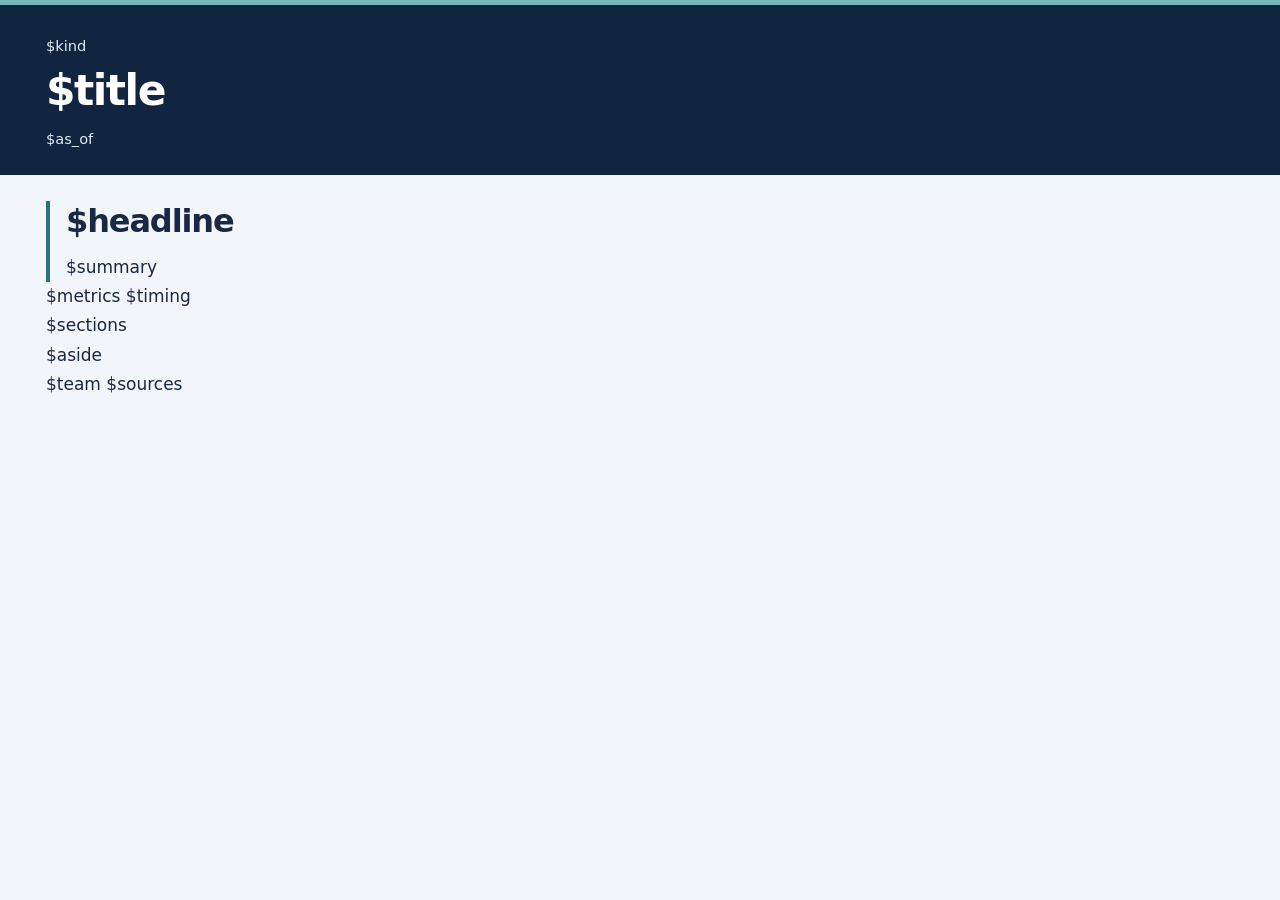
==== claude/us-stock-team/skills/us-stock-research/assets/report.html @ a82ef30c "주식 리서치 하네스 1.6.0 공개 Co-Authored-By: Claude Fable 5.2 <noreply@anthropic.com>" ====
<!doctype html>
<html lang="ko">
<head>
  <meta charset="utf-8">
  <meta name="viewport" content="width=device-width, initial-scale=1">
  <title>$title · 미국주식 리서치</title>
  <style>
    :root {
      color-scheme: light;
      --ink: #182943;
      --muted: #50617a;
      --navy: #112541;
      --blue: #1a547b;
      --line: #d8e1ea;
      --paper: #fff;
      --surface: #f2f5f9;
      --font: Inter, "Pretendard", "Noto Sans KR", "Apple SD Gothic Neo", "Malgun Gothic", system-ui, sans-serif;
    }

    *, *::before, *::after { box-sizing: border-box; }
    body { margin: 0; color: var(--ink); background: var(--surface); font: 17px/1.72 var(--font); }
    a { color: var(--blue); text-underline-offset: .18em; }
    a:focus-visible, .table-wrap:focus-visible { outline: 2px solid var(--blue); outline-offset: 3px; }
    h1, h2, h3, p, dl, dd { margin: 0; }
    h1, h2, h3 { line-height: 1.3; text-wrap: balance; }
    h1, h2, h3, p, dt, dd, th, td { word-break: keep-all; overflow-wrap: break-word; line-break: strict; }
    p { text-wrap: pretty; }
    p + p { margin-top: .7em; }
    .measure { font-variant-numeric: tabular-nums; white-space: nowrap; }

    .report { max-width: 850px; margin: 32px auto; background: var(--paper); }
    .masthead, .report-body { padding-inline: clamp(18px, 5.5vw, 46px); }
    .masthead { padding-block: 28px 24px; color: #fff; background: var(--navy); border-top: 5px solid #79b8ba; }
    .report-type, .as-of { color: #e0eaf4; font-size: .86em; }
    .masthead h1 { margin: 5px 0 8px; font-size: clamp(1.9rem, 5vw, 2.65rem); letter-spacing: -.035em; }
    .as-of { margin: 0; }
    .report-body { padding-block: 26px 38px; }

    .thesis { padding-inline-start: 16px; border-inline-start: 4px solid #2c7376; }
    .thesis h2 { margin-bottom: 10px; font-size: clamp(1.48rem, 4.2vw, 2rem); letter-spacing: -.035em; }
    .thesis p, .section p, .timing-note p { max-width: 40rem; }

    .metrics { display: grid; grid-template-columns: repeat(3, minmax(0, 1fr)); gap: 1px; margin: 26px 0 30px; border: 1px solid var(--line); background: var(--line); }
    .metric { min-width: 0; padding: 12px 13px; background: #f5f8fa; }
    .metric dt, .metric-note { color: var(--muted); font-size: .88em; line-height: 1.5; }
    .metric dt { font-weight: 650; }
    .metric-value { margin: 3px 0 5px; font-size: clamp(1.25rem, 3.2vw, 1.67rem); font-weight: 750; line-height: 1.25; letter-spacing: -.03em; }

    .timing { margin-block: 26px 31px; }
    .timing h2, .section h2, .panel h2, .team h2, .sources h2 { margin-bottom: 12px; font-size: 1.24em; letter-spacing: -.025em; }
    .timing ul { padding: 0; margin: 0; list-style: none; border-top: 1px solid var(--line); }
    .timing li { display: grid; grid-template-columns: minmax(0, 11rem) minmax(0, 1fr); gap: 12px; padding: 13px 14px; border-bottom: 1px solid var(--line); }
    .timing li:first-child { background: #eef6f5; }
    .timing h3, .timing-trigger { font-size: 1em; line-height: 1.47; font-weight: 730; }
    .timing h3 { color: #194d50; }
    .timing li p + p { margin-top: 5px; }
    .timing-note { margin-top: 11px; font-size: .9em; color: var(--muted); }
    .timing-note p + p { margin-top: .3em; }

    .columns { display: grid; grid-template-columns: minmax(0, 2fr) minmax(0, 1fr); gap: 22px; margin-top: 27px; align-items: start; }
    .columns.single { grid-template-columns: minmax(0, 1fr); }
    .analysis { min-width: 0; }
    .section, .team, .sources { border-top: 1px solid var(--line); }
    .section { padding: 21px 0; }
    .section:last-child { padding-bottom: 0; }
    .panel { padding: 14px; background: #f5f8fa; border-top: 2px solid #2c7376; }
    .panel + .panel { margin-top: 16px; }
    .panel ul { margin: 0; padding: 0; list-style: none; }
    .panel li + li, .panel dl > div + div { margin-top: 10px; padding-top: 10px; border-top: 1px solid var(--line); }
    .panel h3, .panel dt { font-weight: 700; }
    .panel p, .panel dd { margin-top: 3px; font-size: .91em; }

    .table-wrap { max-width: 100%; overflow-x: auto; margin-top: 14px; }
    table { width: 100%; border-collapse: collapse; font-size: .93em; }
    caption { padding: 0 0 7px; text-align: left; font-weight: 650; }
    th, td { padding: 9px 10px; text-align: left; vertical-align: top; border-bottom: 1px solid var(--line); }
    thead th { background: #edf3f7; }
    tbody th { font-weight: 650; }

    .refs { display: inline; margin-inline-start: .3em; font-size: .74em; white-space: nowrap; vertical-align: super; line-height: 0; }
    .refs a + a { margin-inline-start: .25em; }
    .refs a { font-weight: 650; text-decoration: none; }
    .refs a:hover { text-decoration: underline; }
    .evidence { margin-top: 6px; font-size: .84em; color: var(--muted); }
    .team, .sources { margin-top: 24px; padding-top: 15px; }
    .sources ol { margin: 0; padding-inline-start: 1.5em; font-size: .88em; }
    .sources li { padding-inline-start: .1em; overflow-wrap: anywhere; }
    .sources li + li { margin-top: .2em; }
    .sources li:target { background: #eef3f8; }
    .team dl { display: grid; grid-template-columns: repeat(2, minmax(0, 1fr)); gap: 9px 16px; }
    .team dl > div { font-size: .91em; }
    .team dt { font-weight: 700; }
    .team dd { color: var(--muted); }

    @media screen and (max-width: 850px) {
      .report { margin: 0; }
    }

    @media screen and (max-width: 680px) {
      .columns, .team dl { grid-template-columns: minmax(0, 1fr); }
      .timing li { grid-template-columns: minmax(0, 1fr); gap: 4px; padding: 13px 12px; }
    }

    @media screen and (max-width: 530px) {
      .metrics { grid-template-columns: minmax(0, 1fr); }
      .metric { display: grid; grid-template-columns: minmax(0, 1fr) auto; align-items: baseline; column-gap: 10px; }
      .metric-value { margin: 0; }
      .metric-note { grid-column: 1 / -1; margin-top: 4px; }
      th, td { padding-inline: 7px; }
      .table-wrap { font-size: .94em; }
      td .measure { white-space: normal; }
    }

    @media print {
      @page {
        size: A4;
        margin: 15mm 17mm 17mm;
        @bottom-right { content: counter(page) " / " counter(pages); color: #50617a; font: 9pt system-ui; }
      }
      body { font-size: 11.75pt; line-height: 1.53; background: #fff; print-color-adjust: exact; }
      .report { max-width: none; margin: 0; }
      .masthead, .report-body { padding-inline: 0; }
      .masthead { padding-block: 0 9pt; color: var(--navy); background: #fff; border-top: 0; border-bottom: 2pt solid var(--navy); }
      .report-type, .as-of { color: var(--muted); }
      .masthead h1 { font-size: 22pt; margin: 3pt 0; }
      .report-body { padding-block: 13pt 0; }
      .thesis { padding-inline-start: 9pt; border-inline-start-width: 2pt; }
      .thesis h2 { font-size: 17pt; margin-bottom: 5pt; }
      .metrics { margin: 11pt 0 13pt; break-inside: avoid; }
      .metric { padding: 6pt 8pt; }
      .metric-value { font-size: 14pt; }
      .timing { margin-block: 11pt 0; }
      .timing h2, .section h2, .panel h2, .team h2, .sources h2 { margin-bottom: 5pt; }
      .timing li { grid-template-columns: minmax(0, 8.3rem) minmax(0, 1fr); padding: 7pt 7pt; gap: 7pt; }
      .timing-note { margin-top: 7pt; }
      .columns { display: block; margin-top: 12pt; }
      .has-timing .columns { break-before: page; margin-top: 0; }
      aside { margin-top: 10pt; }
      .section { padding: 7pt 0 8pt; }
      .section p + p { margin-top: .48em; }
      .table-wrap { overflow: visible; margin-top: 7pt; }
      th, td { padding: 4pt 6pt; }
      h2, h3, caption { break-after: avoid; }
      p { orphans: 2; widows: 2; }
      .timing li, .panel, tr, .team dl > div, .sources li { break-inside: avoid; }
      .team, .sources { margin-top: 9pt; padding-top: 6pt; }
      .team dl { gap: 3pt 11pt; }
      .team dl > div { display: flex; flex-wrap: wrap; column-gap: 5pt; }
      .sources ol { display: grid; grid-template-columns: repeat(2, minmax(0, 1fr)); gap: 2pt 16pt; }
      .sources li + li { margin-top: 0; }
    }
  </style>
</head>
<body>
  <main class="report$report_class" aria-labelledby="report-title">
    <header class="masthead">
      <p class="report-type">$kind</p>
      <h1 id="report-title">$title</h1>
      <p class="as-of">$as_of</p>
    </header>
    <div class="report-body">
      <section class="thesis" aria-labelledby="thesis-title">
        <h2 id="thesis-title">$headline</h2>
        $summary
      </section>
      $metrics
      $timing
      <div class="columns$column_class">
        <div class="analysis">
          $sections
        </div>
        $aside
      </div>
      $team
      $sources
    </div>
  </main>
</body>
</html>
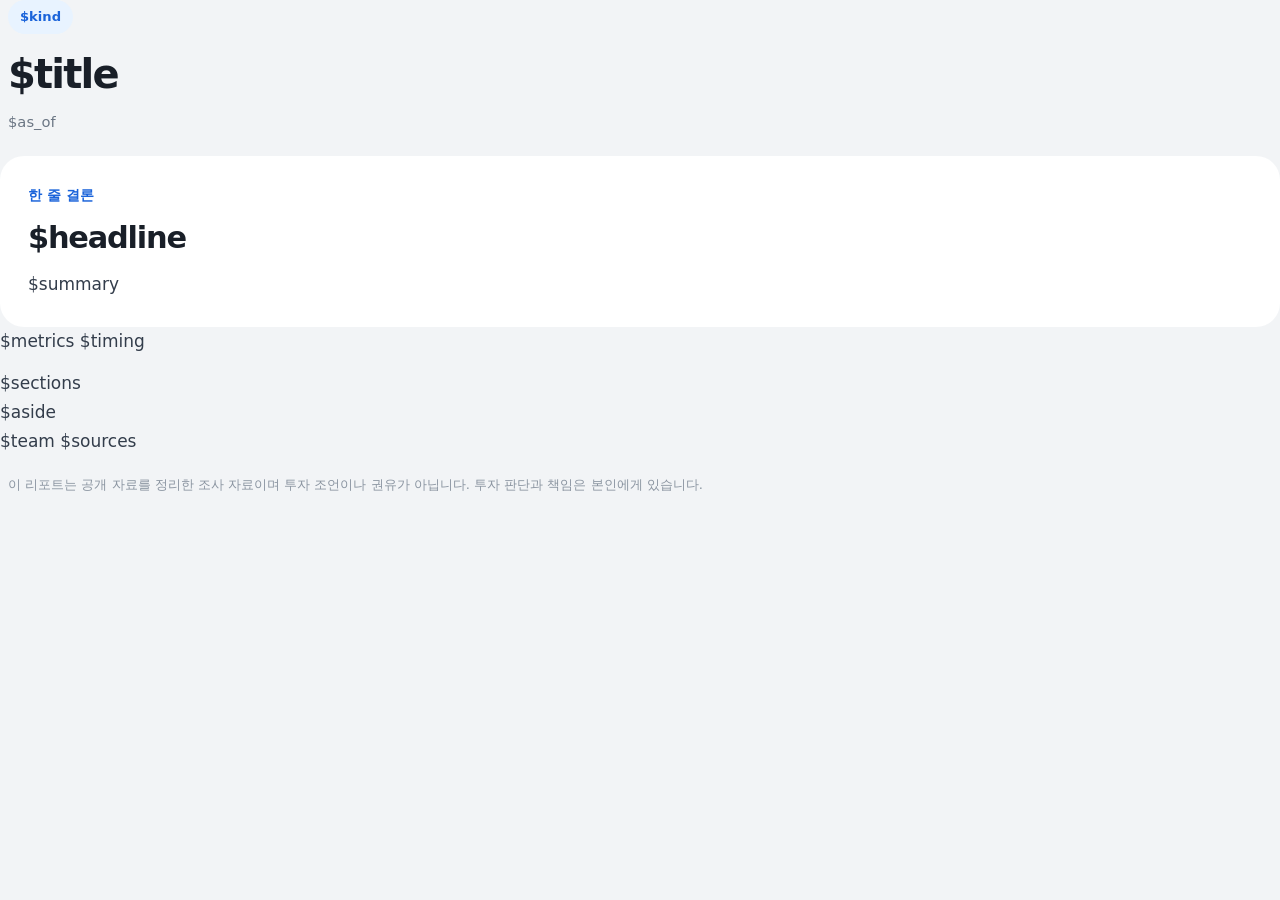
==== commit d3b716d1: "2.4.0: 세무 팀, 오픈소스 28개 평가, 토스 스타일 리포트, 일봉 연결 - 세무 팀: 역할 4명과 스킬 4개, harness/tax.py (해외주식 양도세, 증여세, 증권거" ====
--- a/claude/us-stock-team/skills/us-stock-research/assets/report.html
+++ b/claude/us-stock-team/skills/us-stock-research/assets/report.html
@@ -3,151 +3,151 @@
 <head>
   <meta charset="utf-8">
   <meta name="viewport" content="width=device-width, initial-scale=1">
-  <title>$title · 미국주식 리서치</title>
+  <title>$title · 리서치 리포트</title>
   <style>
     :root {
       color-scheme: light;
-      --ink: #182943;
-      --muted: #50617a;
-      --navy: #112541;
-      --blue: #1a547b;
-      --line: #d8e1ea;
+      --ink: #191f28;
+      --body: #333d4b;
+      --muted: #6b7684;
+      --faint: #8b95a1;
+      --blue: #3182f6;
+      --blue-ink: #1b64da;
+      --tint: #e8f3ff;
+      --line: #e5e8eb;
+      --fill: #f2f4f6;
       --paper: #fff;
-      --surface: #f2f5f9;
-      --font: Inter, "Pretendard", "Noto Sans KR", "Apple SD Gothic Neo", "Malgun Gothic", system-ui, sans-serif;
+      --up: #f04452;
+      --radius: 24px;
+      --font: "Pretendard Variable", Pretendard, -apple-system, BlinkMacSystemFont, "Apple SD Gothic Neo", "Noto Sans KR", "Malgun Gothic", system-ui, sans-serif;
     }
 
     *, *::before, *::after { box-sizing: border-box; }
-    body { margin: 0; color: var(--ink); background: var(--surface); font: 17px/1.72 var(--font); }
-    a { color: var(--blue); text-underline-offset: .18em; }
-    a:focus-visible, .table-wrap:focus-visible { outline: 2px solid var(--blue); outline-offset: 3px; }
+    body { margin: 0; color: var(--body); background: var(--fill); font: 17px/1.7 var(--font); -webkit-font-smoothing: antialiased; }
+    a { color: var(--blue-ink); text-decoration: none; }
+    a:hover { text-decoration: underline; text-underline-offset: .18em; }
+    a:focus-visible, .table-wrap:focus-visible { outline: 2px solid var(--blue); outline-offset: 3px; border-radius: 6px; }
     h1, h2, h3, p, dl, dd { margin: 0; }
-    h1, h2, h3 { line-height: 1.3; text-wrap: balance; }
+    h1, h2, h3 { color: var(--ink); line-height: 1.32; letter-spacing: -.03em; text-wrap: balance; }
     h1, h2, h3, p, dt, dd, th, td { word-break: keep-all; overflow-wrap: break-word; line-break: strict; }
     p { text-wrap: pretty; }
-    p + p { margin-top: .7em; }
+    p + p { margin-top: .75em; }
     .measure { font-variant-numeric: tabular-nums; white-space: nowrap; }
 
-    .report { max-width: 850px; margin: 32px auto; background: var(--paper); }
-    .masthead, .report-body { padding-inline: clamp(18px, 5.5vw, 46px); }
-    .masthead { padding-block: 28px 24px; color: #fff; background: var(--navy); border-top: 5px solid #79b8ba; }
-    .report-type, .as-of { color: #e0eaf4; font-size: .86em; }
-    .masthead h1 { margin: 5px 0 8px; font-size: clamp(1.9rem, 5vw, 2.65rem); letter-spacing: -.035em; }
-    .as-of { margin: 0; }
-    .report-body { padding-block: 26px 38px; }
+    .report { max-width: 760px; margin: 0 auto; padding: 44px 20px 56px; }
+    .masthead { padding: 0 8px 22px; }
+    .report-type { display: inline-block; padding: 6px 12px; border-radius: 999px; background: var(--tint); color: var(--blue-ink); font-size: .82rem; font-weight: 700; }
+    .masthead h1 { margin: 14px 0 8px; font-size: clamp(1.9rem, 6vw, 2.5rem); font-weight: 800; letter-spacing: -.045em; }
+    .as-of { color: var(--muted); font-size: .92rem; }
+    .report-body > * + *, .analysis > * + *, aside > * + * { margin-top: 14px; }
 
-    .thesis { padding-inline-start: 16px; border-inline-start: 4px solid #2c7376; }
-    .thesis h2 { margin-bottom: 10px; font-size: clamp(1.48rem, 4.2vw, 2rem); letter-spacing: -.035em; }
-    .thesis p, .section p, .timing-note p { max-width: 40rem; }
+    .thesis, .timing, .section, .panel, .team, .sources, .market-context { padding: 28px; border-radius: var(--radius); background: var(--paper); }
+    .thesis::before { content: "한 줄 결론"; display: block; margin-bottom: 10px; color: var(--blue-ink); font-size: .86rem; font-weight: 700; }
+    .thesis h2 { margin-bottom: 12px; font-size: clamp(1.45rem, 4.6vw, 1.9rem); font-weight: 800; letter-spacing: -.04em; }
+    .thesis p { color: var(--body); }
 
-    .metrics { display: grid; grid-template-columns: repeat(3, minmax(0, 1fr)); gap: 1px; margin: 26px 0 30px; border: 1px solid var(--line); background: var(--line); }
-    .metric { min-width: 0; padding: 12px 13px; background: #f5f8fa; }
-    .metric dt, .metric-note { color: var(--muted); font-size: .88em; line-height: 1.5; }
-    .metric dt { font-weight: 650; }
-    .metric-value { margin: 3px 0 5px; font-size: clamp(1.25rem, 3.2vw, 1.67rem); font-weight: 750; line-height: 1.25; letter-spacing: -.03em; }
+    .metrics { display: grid; grid-template-columns: repeat(3, minmax(0, 1fr)); gap: 10px; }
+    .metric { min-width: 0; padding: 20px; border-radius: 20px; background: var(--paper); }
+    .metric dt { color: var(--muted); font-size: .88rem; font-weight: 600; }
+    .metric-value { margin: 6px 0 6px; color: var(--ink); font-size: clamp(1.4rem, 4vw, 1.8rem); font-weight: 800; line-height: 1.2; letter-spacing: -.04em; }
+    .metric-note { color: var(--faint); font-size: .82rem; line-height: 1.5; }
 
-    .timing { margin-block: 26px 31px; }
-    .timing h2, .section h2, .panel h2, .team h2, .sources h2 { margin-bottom: 12px; font-size: 1.24em; letter-spacing: -.025em; }
-    .timing ul { padding: 0; margin: 0; list-style: none; border-top: 1px solid var(--line); }
-    .timing li { display: grid; grid-template-columns: minmax(0, 11rem) minmax(0, 1fr); gap: 12px; padding: 13px 14px; border-bottom: 1px solid var(--line); }
-    .timing li:first-child { background: #eef6f5; }
-    .timing h3, .timing-trigger { font-size: 1em; line-height: 1.47; font-weight: 730; }
-    .timing h3 { color: #194d50; }
-    .timing li p + p { margin-top: 5px; }
-    .timing-note { margin-top: 11px; font-size: .9em; color: var(--muted); }
+    .timing h2, .section h2, .panel h2, .team h2, .sources h2, .market-context h2 { margin-bottom: 14px; font-size: 1.22rem; font-weight: 750; }
+    .timing ul { display: grid; gap: 8px; padding: 0; margin: 0; list-style: none; }
+    .timing li { display: grid; gap: 8px; padding: 18px 20px; border-radius: 18px; background: var(--fill); }
+    .timing li:first-child { background: var(--tint); }
+    .timing h3 { justify-self: start; padding: 4px 11px; border-radius: 999px; background: var(--paper); color: var(--muted); font-size: .82rem; font-weight: 700; letter-spacing: 0; }
+    .timing li:first-child h3 { background: var(--blue); color: #fff; }
+    .timing-trigger { color: var(--ink); font-size: 1.06rem; font-weight: 750; line-height: 1.45; letter-spacing: -.02em; }
+    .timing li p + p { margin-top: 4px; }
+    .timing li div > p:not(.timing-trigger) { color: var(--body); font-size: .95rem; }
+    .timing-note { margin-top: 14px; color: var(--faint); font-size: .86rem; }
     .timing-note p + p { margin-top: .3em; }
 
-    .columns { display: grid; grid-template-columns: minmax(0, 2fr) minmax(0, 1fr); gap: 22px; margin-top: 27px; align-items: start; }
-    .columns.single { grid-template-columns: minmax(0, 1fr); }
-    .analysis { min-width: 0; }
-    .section, .team, .sources { border-top: 1px solid var(--line); }
-    .section { padding: 21px 0; }
-    .section:last-child { padding-bottom: 0; }
-    .panel { padding: 14px; background: #f5f8fa; border-top: 2px solid #2c7376; }
-    .panel + .panel { margin-top: 16px; }
+    .columns { display: block; }
+    .section p { color: var(--body); }
+    aside { display: grid; gap: 14px; margin-top: 14px; }
+    .panel { background: var(--paper); }
     .panel ul { margin: 0; padding: 0; list-style: none; }
-    .panel li + li, .panel dl > div + div { margin-top: 10px; padding-top: 10px; border-top: 1px solid var(--line); }
-    .panel h3, .panel dt { font-weight: 700; }
-    .panel p, .panel dd { margin-top: 3px; font-size: .91em; }
+    .panel li + li, .panel dl > div + div { margin-top: 14px; padding-top: 14px; border-top: 1px solid var(--line); }
+    .panel h3, .panel dt { color: var(--ink); font-size: 1rem; font-weight: 700; letter-spacing: -.02em; }
+    .panel p, .panel dd { margin-top: 3px; color: var(--muted); font-size: .93rem; }
 
-    .table-wrap { max-width: 100%; overflow-x: auto; margin-top: 14px; }
-    table { width: 100%; border-collapse: collapse; font-size: .93em; }
-    caption { padding: 0 0 7px; text-align: left; font-weight: 650; }
-    th, td { padding: 9px 10px; text-align: left; vertical-align: top; border-bottom: 1px solid var(--line); }
-    thead th { background: #edf3f7; }
-    tbody th { font-weight: 650; }
+    .table-wrap { max-width: 100%; overflow-x: auto; margin-top: 16px; border-radius: 16px; border: 1px solid var(--line); }
+    table { width: 100%; border-collapse: collapse; font-size: .92rem; }
+    caption { padding: 14px 16px 10px; text-align: left; color: var(--ink); font-weight: 700; }
+    th, td { padding: 11px 16px; text-align: left; vertical-align: top; border-top: 1px solid var(--line); }
+    thead th { background: var(--fill); color: var(--muted); font-size: .84rem; font-weight: 600; white-space: nowrap; }
+    tbody th { color: var(--ink); font-weight: 650; }
+    td { font-variant-numeric: tabular-nums; }
 
-    .refs { display: inline; margin-inline-start: .3em; font-size: .74em; white-space: nowrap; vertical-align: super; line-height: 0; }
-    .refs a + a { margin-inline-start: .25em; }
-    .refs a { font-weight: 650; text-decoration: none; }
-    .refs a:hover { text-decoration: underline; }
-    .evidence { margin-top: 6px; font-size: .84em; color: var(--muted); }
-    .team, .sources { margin-top: 24px; padding-top: 15px; }
-    .sources ol { margin: 0; padding-inline-start: 1.5em; font-size: .88em; }
-    .sources li { padding-inline-start: .1em; overflow-wrap: anywhere; }
-    .sources li + li { margin-top: .2em; }
-    .sources li:target { background: #eef3f8; }
-    .team dl { display: grid; grid-template-columns: repeat(2, minmax(0, 1fr)); gap: 9px 16px; }
-    .team dl > div { font-size: .91em; }
-    .team dt { font-weight: 700; }
-    .team dd { color: var(--muted); }
-
-    @media screen and (max-width: 850px) {
-      .report { margin: 0; }
-    }
+    .refs { display: inline; margin-inline-start: .3em; font-size: .7em; white-space: nowrap; vertical-align: super; line-height: 0; }
+    .refs a { color: var(--blue-ink); font-weight: 700; }
+    .refs a + a { margin-inline-start: .2em; }
+    .evidence { margin-top: 12px; color: var(--faint); font-size: .84rem; }
+    .team dl { display: grid; grid-template-columns: repeat(2, minmax(0, 1fr)); gap: 8px; }
+    .team dl > div { padding: 14px 16px; border-radius: 14px; background: var(--fill); font-size: .92rem; }
+    .team dt { color: var(--ink); font-weight: 700; }
+    .team dd { margin-top: 2px; color: var(--muted); }
+    .sources { background: transparent; padding: 20px 8px 0; }
+    .sources h2 { font-size: 1rem; color: var(--muted); }
+    .sources ol { margin: 0; padding-inline-start: 1.4em; color: var(--faint); font-size: .84rem; }
+    .sources li { overflow-wrap: anywhere; }
+    .sources li + li { margin-top: .25em; }
+    .sources li:target { background: var(--tint); border-radius: 6px; }
+    .sources a { color: var(--muted); }
+    .disclaimer { margin: 18px 8px 0; color: var(--faint); font-size: .82rem; line-height: 1.6; }
 
     @media screen and (max-width: 680px) {
-      .columns, .team dl { grid-template-columns: minmax(0, 1fr); }
-      .timing li { grid-template-columns: minmax(0, 1fr); gap: 4px; padding: 13px 12px; }
+      body { font-size: 16px; }
+      .report { padding: 28px 12px 40px; }
+      .thesis, .timing, .section, .panel, .team, .sources, .market-context { padding: 22px 20px; border-radius: 20px; }
+      .sources { padding: 16px 8px 0; }
+      .team dl { grid-template-columns: minmax(0, 1fr); }
+      .timing li { padding: 16px; }
     }
 
     @media screen and (max-width: 530px) {
-      .metrics { grid-template-columns: minmax(0, 1fr); }
-      .metric { display: grid; grid-template-columns: minmax(0, 1fr) auto; align-items: baseline; column-gap: 10px; }
-      .metric-value { margin: 0; }
+      .metrics { grid-template-columns: minmax(0, 1fr); gap: 8px; }
+      .metric { display: grid; grid-template-columns: minmax(0, 1fr) auto; align-items: baseline; column-gap: 10px; padding: 16px 18px; border-radius: 16px; }
+      .metric-value { margin: 0; font-size: 1.35rem; }
       .metric-note { grid-column: 1 / -1; margin-top: 4px; }
-      th, td { padding-inline: 7px; }
-      .table-wrap { font-size: .94em; }
+      th, td { padding: 10px 12px; }
       td .measure { white-space: normal; }
     }
 
     @media print {
       @page {
         size: A4;
-        margin: 15mm 17mm 17mm;
-        @bottom-right { content: counter(page) " / " counter(pages); color: #50617a; font: 9pt system-ui; }
+        margin: 14mm 15mm 16mm;
+        @bottom-right { content: counter(page) " / " counter(pages); color: #8b95a1; font: 9pt system-ui; }
       }
-      body { font-size: 11.75pt; line-height: 1.53; background: #fff; print-color-adjust: exact; }
-      .report { max-width: none; margin: 0; }
-      .masthead, .report-body { padding-inline: 0; }
-      .masthead { padding-block: 0 9pt; color: var(--navy); background: #fff; border-top: 0; border-bottom: 2pt solid var(--navy); }
-      .report-type, .as-of { color: var(--muted); }
-      .masthead h1 { font-size: 22pt; margin: 3pt 0; }
-      .report-body { padding-block: 13pt 0; }
-      .thesis { padding-inline-start: 9pt; border-inline-start-width: 2pt; }
-      .thesis h2 { font-size: 17pt; margin-bottom: 5pt; }
-      .metrics { margin: 11pt 0 13pt; break-inside: avoid; }
-      .metric { padding: 6pt 8pt; }
-      .metric-value { font-size: 14pt; }
-      .timing { margin-block: 11pt 0; }
-      .timing h2, .section h2, .panel h2, .team h2, .sources h2 { margin-bottom: 5pt; }
-      .timing li { grid-template-columns: minmax(0, 8.3rem) minmax(0, 1fr); padding: 7pt 7pt; gap: 7pt; }
-      .timing-note { margin-top: 7pt; }
-      .columns { display: block; margin-top: 12pt; }
-      .has-timing .columns { break-before: page; margin-top: 0; }
-      aside { margin-top: 10pt; }
-      .section { padding: 7pt 0 8pt; }
-      .section p + p { margin-top: .48em; }
-      .table-wrap { overflow: visible; margin-top: 7pt; }
-      th, td { padding: 4pt 6pt; }
+      body { font-size: 10.5pt; line-height: 1.55; background: #fff; print-color-adjust: exact; -webkit-print-color-adjust: exact; }
+      .report { max-width: none; margin: 0; padding: 0; }
+      .masthead { padding: 0 0 10pt; }
+      .masthead h1 { font-size: 22pt; margin: 6pt 0 3pt; }
+      .report-body > * + *, .analysis > * + *, aside > * + * { margin-top: 8pt; }
+      .thesis, .timing, .section, .panel, .team, .market-context { padding: 12pt 14pt; border-radius: 12pt; border: 1px solid var(--line); }
+      .thesis { background: var(--tint); border-color: transparent; }
+      .thesis h2 { font-size: 16pt; margin-bottom: 5pt; }
+      .metrics { gap: 6pt; break-inside: avoid; }
+      .metric { padding: 9pt 10pt; border-radius: 10pt; border: 1px solid var(--line); }
+      .metric-value { font-size: 15pt; margin: 2pt 0; }
+      .timing h2, .section h2, .panel h2, .team h2, .sources h2, .market-context h2 { margin-bottom: 6pt; font-size: 12.5pt; }
+      .timing ul { gap: 5pt; }
+      .timing li { padding: 8pt 10pt; border-radius: 9pt; gap: 4pt; }
+      aside { margin-top: 8pt; gap: 8pt; }
+      .table-wrap { overflow: visible; margin-top: 7pt; border-radius: 8pt; }
+      th, td { padding: 4.5pt 7pt; }
       h2, h3, caption { break-after: avoid; }
       p { orphans: 2; widows: 2; }
-      .timing li, .panel, tr, .team dl > div, .sources li { break-inside: avoid; }
-      .team, .sources { margin-top: 9pt; padding-top: 6pt; }
-      .team dl { gap: 3pt 11pt; }
-      .team dl > div { display: flex; flex-wrap: wrap; column-gap: 5pt; }
-      .sources ol { display: grid; grid-template-columns: repeat(2, minmax(0, 1fr)); gap: 2pt 16pt; }
+      .timing li, .panel, tr, .team dl > div, .sources li, .metric, .section, .team, .thesis, .table-wrap { break-inside: avoid; }
+      .team dl { gap: 5pt; }
+      .team dl > div { padding: 6pt 8pt; border-radius: 7pt; }
+      .sources { padding: 8pt 0 0; }
+      .sources ol { display: grid; grid-template-columns: repeat(2, minmax(0, 1fr)); gap: 2pt 16pt; font-size: 8.5pt; }
       .sources li + li { margin-top: 0; }
+      .disclaimer { margin: 8pt 0 0; font-size: 8.5pt; }
     }
   </style>
 </head>
@@ -173,6 +173,7 @@
       </div>
       $team
       $sources
+      <p class="disclaimer">이 리포트는 공개 자료를 정리한 조사 자료이며 투자 조언이나 권유가 아닙니다. 투자 판단과 책임은 본인에게 있습니다.</p>
     </div>
   </main>
 </body>
